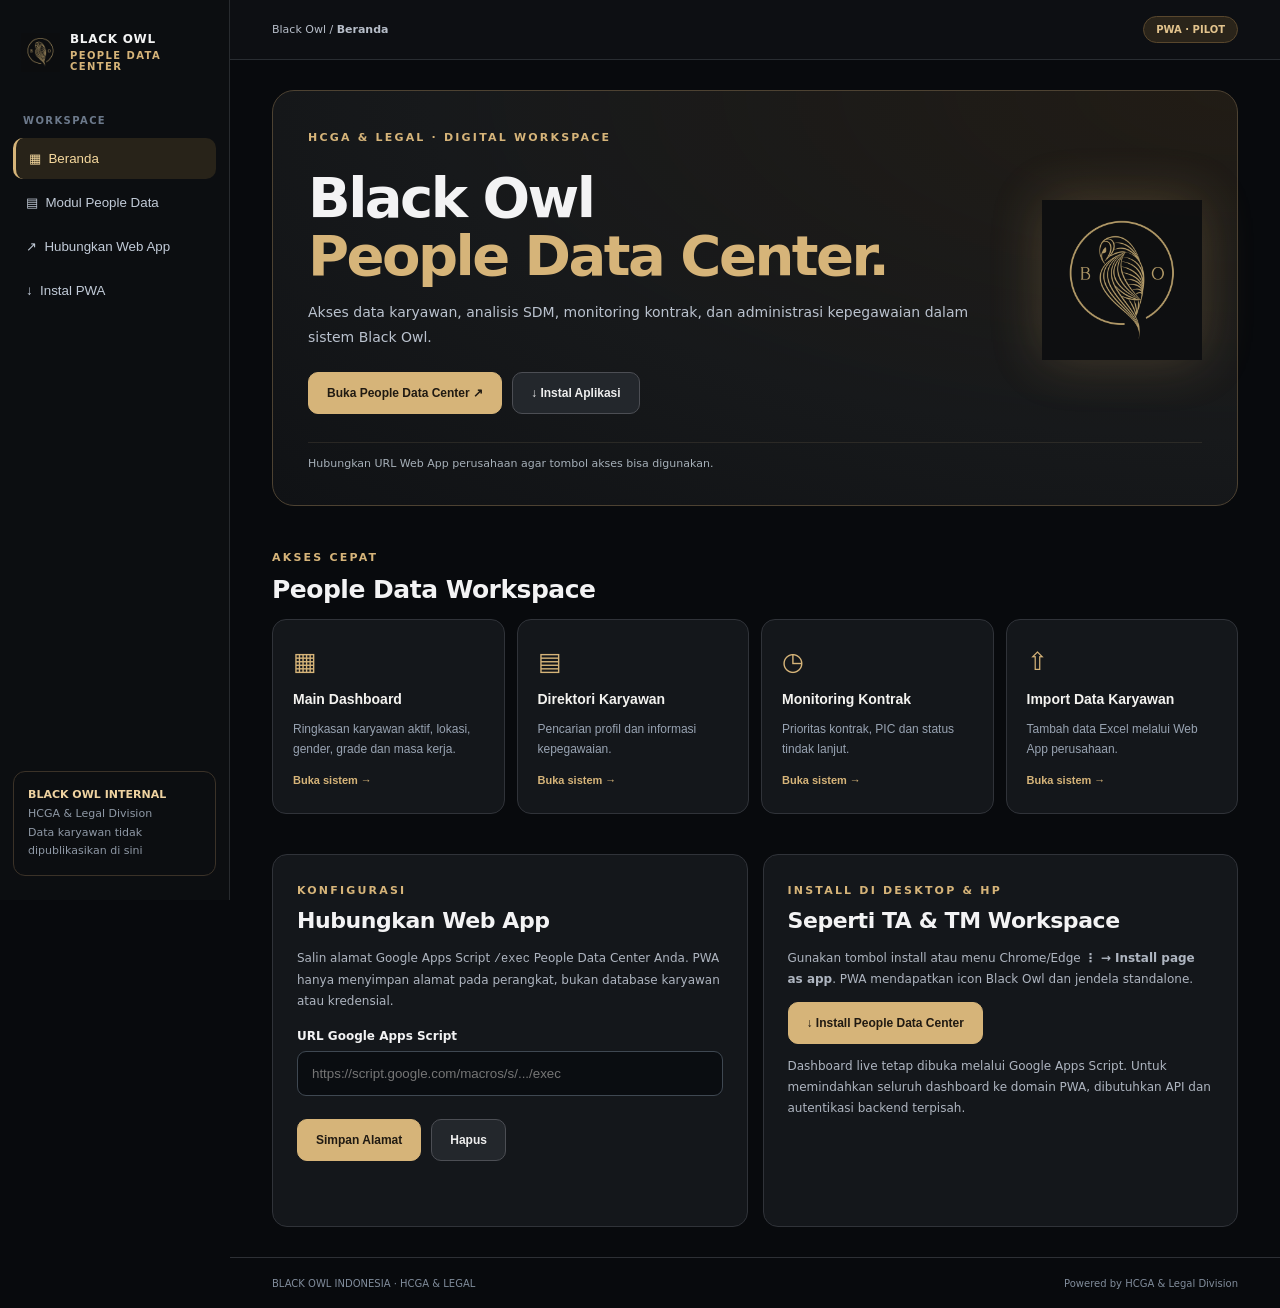
==== people-data-center/index.html @ f8624d81 "Add Black Owl People Data Center installable PWA: index.html" ====
<!doctype html>
<html lang="id"><head>
<meta charset="utf-8"><meta name="viewport" content="width=device-width,initial-scale=1,viewport-fit=cover">
<meta name="theme-color" content="#0c0d0f"><meta name="color-scheme" content="dark">
<meta name="description" content="Black Owl People Data Center — PWA internal HCGA & Legal">
<meta name="robots" content="noindex,nofollow,noarchive"><meta name="apple-mobile-web-app-capable" content="yes">
<meta name="apple-mobile-web-app-status-bar-style" content="black-translucent"><meta name="apple-mobile-web-app-title" content="People Data">
<link rel="manifest" href="./manifest.webmanifest"><link rel="icon" href="../icon-192.png"><link rel="apple-touch-icon" href="../icon-180.png">
<title>Black Owl People Data Center</title>
<style>
:root{font-family:Inter,"Segoe UI",system-ui,sans-serif;--bg:#080a0d;--panel:#14171b;--bd:#303339;--gold:#d6b479;--muted:#98a3b2;color:#f3f3f4;background:var(--bg)}
*{box-sizing:border-box}html{scroll-behavior:smooth}body{margin:0}.layout{display:flex;min-height:100vh}.side{width:230px;flex:none;padding:24px 13px;position:sticky;top:0;height:100vh;background:#0c0e11;border-right:1px solid #282b2f;display:flex;flex-direction:column}.brand{display:flex;gap:10px;align-items:center;padding:8px 8px 34px;font-size:12px;font-weight:900;letter-spacing:.06em}.brand img{width:39px;height:39px}.brand small{display:block;color:var(--gold);letter-spacing:.14em;margin-top:4px}.menu-label{color:#6c798b;letter-spacing:.14em;font-size:10px;font-weight:900;padding:9px 10px}.nav{display:block;width:100%;text-align:left;padding:13px;border:0;border-radius:10px;background:transparent;color:#c2cbd8;margin:3px 0;cursor:pointer}.nav:hover{background:#1e2228}.nav.current{background:#282319;border-left:3px solid var(--gold);color:#f6d99e}.side-foot{margin-top:auto;font-size:11px;color:#8f99a6;padding:14px;border:1px solid #3b3228;border-radius:12px;line-height:1.7}.side-foot b{color:#eed2a0}.content{flex:1;min-width:0}.bar{height:60px;border-bottom:1px solid #292d32;display:flex;justify-content:space-between;align-items:center;padding:0 4%;font-size:11px;color:#b7bec9;background:#0d0f13}.pill{border:1px solid #59472d;background:#2a241a;color:#e2c38d;border-radius:25px;padding:7px 12px;font-size:10px;font-weight:800}main{max-width:1250px;margin:auto;padding:30px 4%}.hero{border:1px solid #4d4232;border-radius:22px;padding:35px;min-height:350px;background:radial-gradient(ellipse at right top,#5a44274f,#17191b 59%,#101215 100%)}.eyebrow{color:var(--gold);font-size:11px;font-weight:900;letter-spacing:.2em}.hero-grid{display:grid;grid-template-columns:1fr 185px;align-items:center}.hero h1{font-size:clamp(33px,4.4vw,56px);margin:24px 0 16px;line-height:1.03;letter-spacing:-.045em}.hero h1 em{color:var(--gold);font-style:normal}.hero p{max-width:690px;line-height:1.75;color:#bac2ce;font-size:14px}.hero-icon{max-width:160px;width:100%;justify-self:end;opacity:.8;filter:drop-shadow(0 0 27px #c4a06155)}.buttons{display:flex;flex-wrap:wrap;gap:10px;margin-top:23px}.btn{padding:13px 18px;border-radius:10px;font-size:12px;font-weight:800;cursor:pointer;border:1px solid #4c4e54;background:#23272c;color:#eee}.btn.main{background:var(--gold);color:#201a12;border-color:var(--gold)}.btn:hover{filter:brightness(1.1)}.hint{margin-top:28px;padding:14px 0 0;border-top:1px solid #5f56454b;font-size:11px;color:#a6b0b9}.section{margin-top:40px}.section h2{margin:10px 0 15px;font-size:25px;letter-spacing:-.02em}.cards{display:grid;grid-template-columns:repeat(4,minmax(0,1fr));gap:12px}.card{min-height:195px;text-align:left;color:#f4f3f0;background:var(--panel);border:1px solid var(--bd);border-radius:14px;padding:20px;cursor:pointer}.card:hover{border-color:var(--gold)}.card i{color:var(--gold);font-size:25px;font-style:normal}.card h3{font-size:14px;margin:15px 0 8px}.card p{font-size:12px;color:var(--muted);line-height:1.7}.card .arrow{color:var(--gold);font-size:11px;font-weight:800}.cols{display:grid;grid-template-columns:1fr 1fr;gap:15px}.panel{border:1px solid var(--bd);background:var(--panel);border-radius:15px;padding:24px}.panel h2{font-size:22px}.panel p{line-height:1.75;font-size:12px;color:#aeb5c0}.panel label{display:block;font-weight:750;font-size:12px;margin:17px 0 8px}.panel input{padding:14px;color:white;background:#0a0d11;border:1px solid #3f4852;border-radius:9px;width:100%}.feedback{min-height:17px;color:#dfc08f!important}.footer{padding:20px 4%;border-top:1px solid #2d3035;display:flex;justify-content:space-between;gap:15px;font-size:10px;color:#808c9b}.toast{position:fixed;bottom:22px;right:22px;max-width:380px;padding:16px;background:#2a251d;border:1px solid #a08254;border-radius:12px;color:#f3dab3;z-index:10}.toast[hidden]{display:none}.btn:focus-visible,.nav:focus-visible,.card:focus-visible,input:focus-visible{outline:2px solid var(--gold);outline-offset:3px}
@media(max-width:930px){.cards{grid-template-columns:repeat(2,1fr)}.hero-grid{grid-template-columns:1fr 120px}.hero-icon{width:110px}}
@media(max-width:690px){.layout{display:block}.side{height:auto;position:static;width:auto;padding:13px 15px;border-right:0;border-bottom:1px solid #282b2f}.brand{padding:5px 0 12px}.side-foot,.menu-label{display:none}.side nav{display:flex;overflow:auto;gap:7px}.nav{white-space:nowrap;width:auto;margin:0;font-size:11px}.bar{height:48px}.hero{padding:25px}.hero-grid{display:block}.hero-icon{display:none}.hero h1{font-size:36px}.cards{grid-template-columns:1fr}.card{min-height:0}.cols{grid-template-columns:1fr}.footer{display:block;line-height:2}}
</style></head><body>
<div class="layout"><aside class="side"><div class="brand"><img src="../icon-192.png" alt="Black Owl"><div>BLACK OWL<small>PEOPLE DATA CENTER</small></div></div><div class="menu-label">WORKSPACE</div><nav aria-label="Navigasi"><button class="nav current" data-target="home">▦ &nbsp;Beranda</button><button class="nav" data-target="modules">▤ &nbsp;Modul People Data</button><button class="nav" data-target="connect">↗ &nbsp;Hubungkan Web App</button><button class="nav" data-target="install">↓ &nbsp;Instal PWA</button></nav><div class="side-foot"><b>BLACK OWL INTERNAL</b><br>HCGA & Legal Division<br>Data karyawan tidak dipublikasikan di sini</div></aside>
<div class="content"><header class="bar"><span>Black Owl / <b id="breadcrumb">Beranda</b></span><span class="pill">PWA · PILOT</span></header><main>
<section class="hero" id="home"><span class="eyebrow">HCGA & LEGAL · DIGITAL WORKSPACE</span><div class="hero-grid"><div><h1>Black Owl<br><em>People Data Center.</em></h1><p>Akses data karyawan, analisis SDM, monitoring kontrak, dan administrasi kepegawaian dalam sistem Black Owl.</p><div class="buttons"><button class="btn main" id="openApp">Buka People Data Center ↗</button><button class="btn" id="installApp">↓ Instal Aplikasi</button></div></div><img class="hero-icon" src="../icon-512.png" alt="" aria-hidden="true"></div><div class="hint" id="connectInfo">Masukkan URL Web App internal untuk menghubungkan aplikasi ini.</div></section>
<section class="section" id="modules"><span class="eyebrow">AKSES CEPAT</span><h2>People Data Workspace</h2><div class="cards"><button class="card" data-open="1"><i>▦</i><h3>Main Dashboard</h3><p>Ringkasan karyawan aktif, lokasi, gender, grade dan masa kerja.</p><span class="arrow">Buka sistem →</span></button><button class="card" data-open="1"><i>▤</i><h3>Direktori Karyawan</h3><p>Pencarian profil dan informasi kepegawaian.</p><span class="arrow">Buka sistem →</span></button><button class="card" data-open="1"><i>◷</i><h3>Monitoring Kontrak</h3><p>Prioritas kontrak, PIC dan status tindak lanjut.</p><span class="arrow">Buka sistem →</span></button><button class="card" data-open="1"><i>⇧</i><h3>Import Data Karyawan</h3><p>Tambah data Excel melalui Web App perusahaan.</p><span class="arrow">Buka sistem →</span></button></div></section>
<section class="section cols"><div class="panel" id="connect"><span class="eyebrow">KONFIGURASI</span><h2>Hubungkan Web App</h2><p>Salin alamat Google Apps Script <code>/exec</code> People Data Center Anda. PWA hanya menyimpan alamat pada perangkat, bukan database karyawan atau kredensial.</p><label for="url">URL Google Apps Script</label><input id="url" type="url" placeholder="https://script.google.com/macros/s/.../exec" autocomplete="off" spellcheck="false"><div class="buttons"><button class="btn main" id="saveUrl">Simpan Alamat</button><button class="btn" id="removeUrl">Hapus</button></div><p class="feedback" id="feedback" aria-live="polite"></p></div>
<div class="panel" id="install"><span class="eyebrow">INSTALL DI DESKTOP & HP</span><h2>Seperti TA & TM Workspace</h2><p>Gunakan tombol install atau menu Chrome/Edge <b>⋮ → Install page as app</b>. PWA mendapatkan icon Black Owl dan jendela standalone.</p><button class="btn main" id="installPanel">↓ Install People Data Center</button><p>Dashboard live tetap dibuka melalui Google Apps Script. Untuk memindahkan seluruh dashboard ke domain PWA, dibutuhkan API dan autentikasi backend terpisah.</p></div></section></main>
<footer class="footer"><span>BLACK OWL INDONESIA · HCGA & LEGAL</span><span>Powered by HCGA & Legal Division</span></footer></div></div><div id="toast" class="toast" role="status" aria-live="polite" hidden></div>
<script>
(function(){
"use strict";
const KEY="blackowl.pdc.webapp.url.v1",el=id=>document.getElementById(id);
const tell=message=>{const n=el("toast");n.textContent=message;n.hidden=false;setTimeout(()=>n.hidden=true,4000)};
const valid=s=>{try{const u=new URL(s);return u.protocol==="https:"&&u.hostname==="script.google.com"&&u.pathname.startsWith("/macros/s/")&&u.pathname.endsWith("/exec")?u.href:null}catch{return null}};
const current=()=>{try{return localStorage.getItem(KEY)||""}catch{return ""}};
const refresh=()=>{const v=current();el("url").value=v;el("connectInfo").textContent=v?"Alamat sistem internal sudah tersimpan di perangkat ini.":"Hubungkan URL Web App perusahaan agar tombol akses bisa digunakan."};
const openApp=()=>{const u=valid(current());if(!u){document.querySelector("#connect").scrollIntoView({behavior:"smooth"});tell("Simpan alamat Google Apps Script /exec dahulu.");return}window.open(u,"_blank","noopener,noreferrer")};
document.querySelectorAll("[data-open]").forEach(x=>x.addEventListener("click",openApp));el("openApp").addEventListener("click",openApp);
el("saveUrl").addEventListener("click",()=>{const u=valid(el("url").value.trim());if(!u){el("feedback").textContent="URL tidak sesuai. Gunakan alamat Web App /exec.";return}try{localStorage.setItem(KEY,u);el("feedback").textContent="Alamat berhasil disimpan.";refresh();tell("People Data Center sudah terhubung.")}catch{el("feedback").textContent="Browser tidak mengizinkan penyimpanan lokal."}});
el("removeUrl").addEventListener("click",()=>{try{localStorage.removeItem(KEY)}catch{}refresh();el("feedback").textContent="Alamat telah dihapus."});
document.querySelectorAll("[data-target]").forEach(x=>x.addEventListener("click",()=>{document.getElementById(x.dataset.target).scrollIntoView({behavior:"smooth"});document.querySelectorAll("[data-target]").forEach(y=>y.classList.remove("current"));x.classList.add("current");el("breadcrumb").textContent=x.textContent.trim()}));
let promptEvent=null;
window.addEventListener("beforeinstallprompt",e=>{e.preventDefault();promptEvent=e});
const install=async()=>{if(promptEvent){promptEvent.prompt();await promptEvent.userChoice;promptEvent=null}else tell("Chrome/Edge: ⋮ → Install page as app. Android: Add to Home Screen.")};
el("installApp").addEventListener("click",install);el("installPanel").addEventListener("click",install);
if("serviceWorker" in navigator){window.addEventListener("load",()=>navigator.serviceWorker.register("./service-worker.js",{scope:"./"}).catch(()=>{}))}
refresh();
})();
</script></body></html>
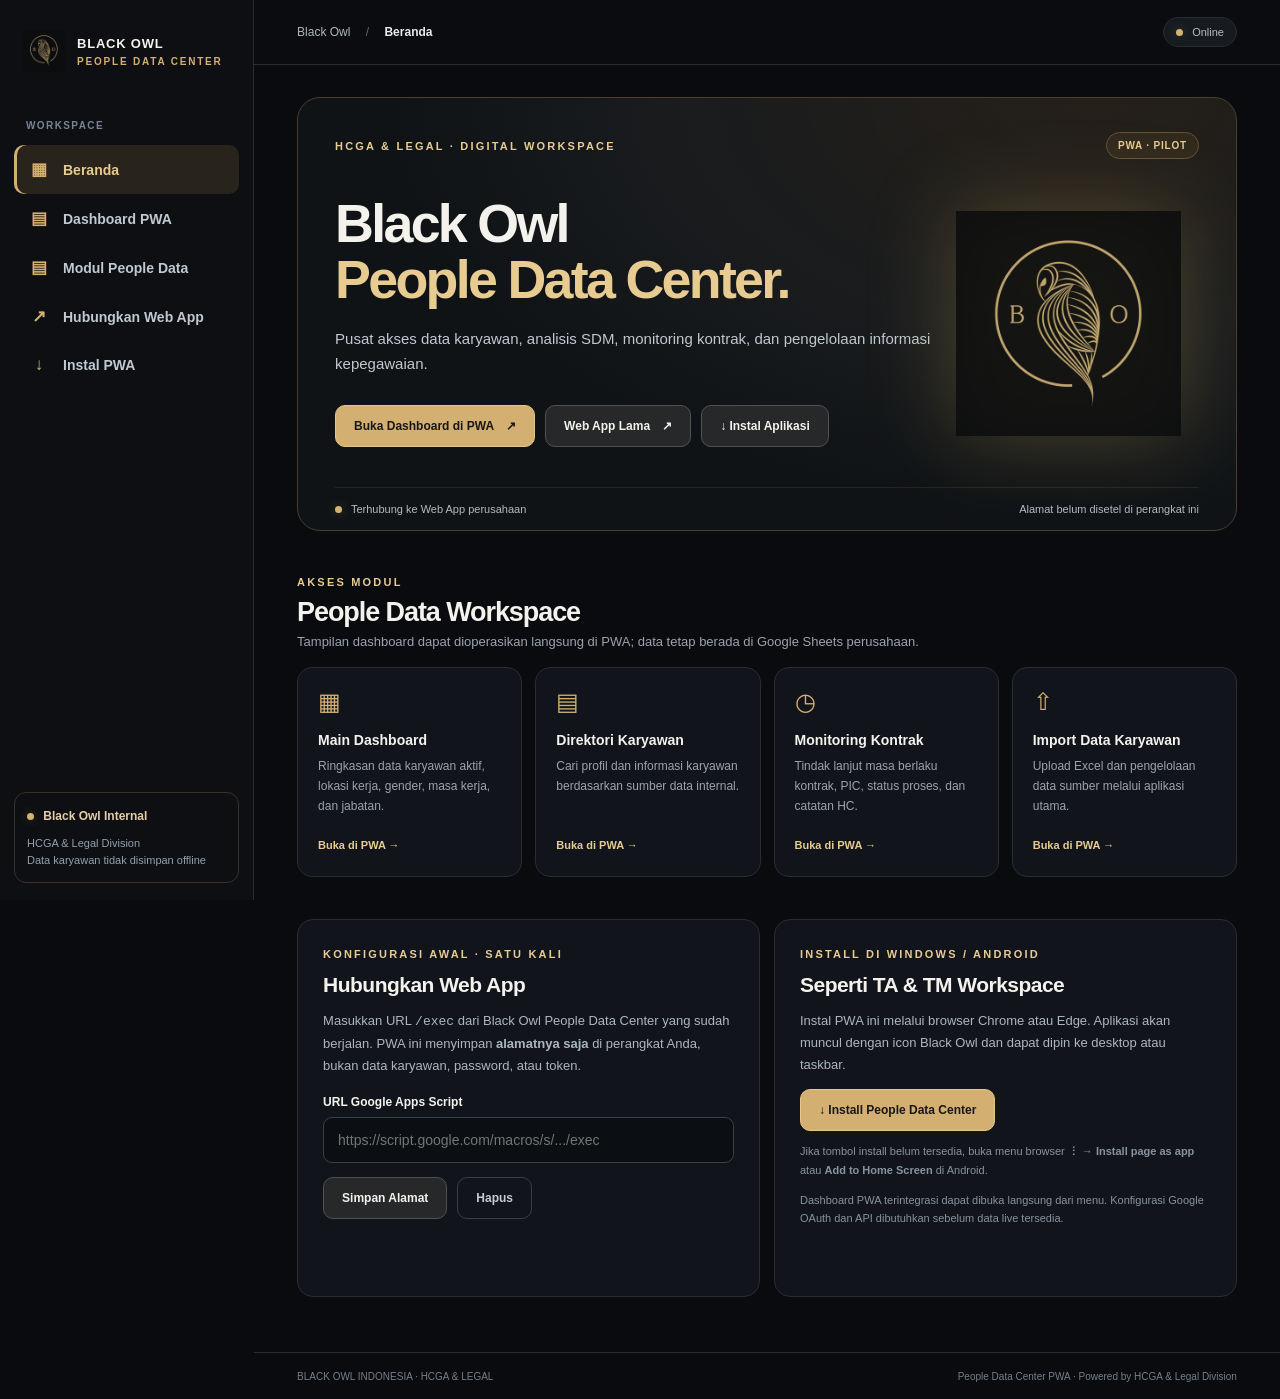
==== commit 7722668e: "Add full People Data Center PWA dashboard client with secure API bridge placeholders" ====
--- a/people-data-center/index.html
+++ b/people-data-center/index.html
@@ -1,43 +1,69 @@
 <!doctype html>
-<html lang="id"><head>
-<meta charset="utf-8"><meta name="viewport" content="width=device-width,initial-scale=1,viewport-fit=cover">
-<meta name="theme-color" content="#0c0d0f"><meta name="color-scheme" content="dark">
-<meta name="description" content="Black Owl People Data Center — PWA internal HCGA & Legal">
-<meta name="robots" content="noindex,nofollow,noarchive"><meta name="apple-mobile-web-app-capable" content="yes">
-<meta name="apple-mobile-web-app-status-bar-style" content="black-translucent"><meta name="apple-mobile-web-app-title" content="People Data">
-<link rel="manifest" href="./manifest.webmanifest"><link rel="icon" href="../icon-192.png"><link rel="apple-touch-icon" href="../icon-180.png">
+<html lang="id">
+<head>
+<meta charset="utf-8">
+<meta name="viewport" content="width=device-width, initial-scale=1, viewport-fit=cover">
+<meta name="theme-color" content="#0b0d10">
+<meta name="description" content="PWA akses internal Black Owl People Data Center untuk HCGA & Legal.">
+<meta name="robots" content="noindex,nofollow,noarchive">
+<meta name="color-scheme" content="dark">
+<meta name="apple-mobile-web-app-capable" content="yes">
+<meta name="apple-mobile-web-app-status-bar-style" content="black-translucent">
+<meta name="apple-mobile-web-app-title" content="People Data">
+<link rel="icon" type="image/png" href="../icon-192.png">
+<link rel="apple-touch-icon" href="../icon-180.png">
+<link rel="manifest" href="./manifest.webmanifest">
+<link rel="stylesheet" href="./styles.css">
+<script src="./app.js" defer></script>
 <title>Black Owl People Data Center</title>
-<style>
-:root{font-family:Inter,"Segoe UI",system-ui,sans-serif;--bg:#080a0d;--panel:#14171b;--bd:#303339;--gold:#d6b479;--muted:#98a3b2;color:#f3f3f4;background:var(--bg)}
-*{box-sizing:border-box}html{scroll-behavior:smooth}body{margin:0}.layout{display:flex;min-height:100vh}.side{width:230px;flex:none;padding:24px 13px;position:sticky;top:0;height:100vh;background:#0c0e11;border-right:1px solid #282b2f;display:flex;flex-direction:column}.brand{display:flex;gap:10px;align-items:center;padding:8px 8px 34px;font-size:12px;font-weight:900;letter-spacing:.06em}.brand img{width:39px;height:39px}.brand small{display:block;color:var(--gold);letter-spacing:.14em;margin-top:4px}.menu-label{color:#6c798b;letter-spacing:.14em;font-size:10px;font-weight:900;padding:9px 10px}.nav{display:block;width:100%;text-align:left;padding:13px;border:0;border-radius:10px;background:transparent;color:#c2cbd8;margin:3px 0;cursor:pointer}.nav:hover{background:#1e2228}.nav.current{background:#282319;border-left:3px solid var(--gold);color:#f6d99e}.side-foot{margin-top:auto;font-size:11px;color:#8f99a6;padding:14px;border:1px solid #3b3228;border-radius:12px;line-height:1.7}.side-foot b{color:#eed2a0}.content{flex:1;min-width:0}.bar{height:60px;border-bottom:1px solid #292d32;display:flex;justify-content:space-between;align-items:center;padding:0 4%;font-size:11px;color:#b7bec9;background:#0d0f13}.pill{border:1px solid #59472d;background:#2a241a;color:#e2c38d;border-radius:25px;padding:7px 12px;font-size:10px;font-weight:800}main{max-width:1250px;margin:auto;padding:30px 4%}.hero{border:1px solid #4d4232;border-radius:22px;padding:35px;min-height:350px;background:radial-gradient(ellipse at right top,#5a44274f,#17191b 59%,#101215 100%)}.eyebrow{color:var(--gold);font-size:11px;font-weight:900;letter-spacing:.2em}.hero-grid{display:grid;grid-template-columns:1fr 185px;align-items:center}.hero h1{font-size:clamp(33px,4.4vw,56px);margin:24px 0 16px;line-height:1.03;letter-spacing:-.045em}.hero h1 em{color:var(--gold);font-style:normal}.hero p{max-width:690px;line-height:1.75;color:#bac2ce;font-size:14px}.hero-icon{max-width:160px;width:100%;justify-self:end;opacity:.8;filter:drop-shadow(0 0 27px #c4a06155)}.buttons{display:flex;flex-wrap:wrap;gap:10px;margin-top:23px}.btn{padding:13px 18px;border-radius:10px;font-size:12px;font-weight:800;cursor:pointer;border:1px solid #4c4e54;background:#23272c;color:#eee}.btn.main{background:var(--gold);color:#201a12;border-color:var(--gold)}.btn:hover{filter:brightness(1.1)}.hint{margin-top:28px;padding:14px 0 0;border-top:1px solid #5f56454b;font-size:11px;color:#a6b0b9}.section{margin-top:40px}.section h2{margin:10px 0 15px;font-size:25px;letter-spacing:-.02em}.cards{display:grid;grid-template-columns:repeat(4,minmax(0,1fr));gap:12px}.card{min-height:195px;text-align:left;color:#f4f3f0;background:var(--panel);border:1px solid var(--bd);border-radius:14px;padding:20px;cursor:pointer}.card:hover{border-color:var(--gold)}.card i{color:var(--gold);font-size:25px;font-style:normal}.card h3{font-size:14px;margin:15px 0 8px}.card p{font-size:12px;color:var(--muted);line-height:1.7}.card .arrow{color:var(--gold);font-size:11px;font-weight:800}.cols{display:grid;grid-template-columns:1fr 1fr;gap:15px}.panel{border:1px solid var(--bd);background:var(--panel);border-radius:15px;padding:24px}.panel h2{font-size:22px}.panel p{line-height:1.75;font-size:12px;color:#aeb5c0}.panel label{display:block;font-weight:750;font-size:12px;margin:17px 0 8px}.panel input{padding:14px;color:white;background:#0a0d11;border:1px solid #3f4852;border-radius:9px;width:100%}.feedback{min-height:17px;color:#dfc08f!important}.footer{padding:20px 4%;border-top:1px solid #2d3035;display:flex;justify-content:space-between;gap:15px;font-size:10px;color:#808c9b}.toast{position:fixed;bottom:22px;right:22px;max-width:380px;padding:16px;background:#2a251d;border:1px solid #a08254;border-radius:12px;color:#f3dab3;z-index:10}.toast[hidden]{display:none}.btn:focus-visible,.nav:focus-visible,.card:focus-visible,input:focus-visible{outline:2px solid var(--gold);outline-offset:3px}
-@media(max-width:930px){.cards{grid-template-columns:repeat(2,1fr)}.hero-grid{grid-template-columns:1fr 120px}.hero-icon{width:110px}}
-@media(max-width:690px){.layout{display:block}.side{height:auto;position:static;width:auto;padding:13px 15px;border-right:0;border-bottom:1px solid #282b2f}.brand{padding:5px 0 12px}.side-foot,.menu-label{display:none}.side nav{display:flex;overflow:auto;gap:7px}.nav{white-space:nowrap;width:auto;margin:0;font-size:11px}.bar{height:48px}.hero{padding:25px}.hero-grid{display:block}.hero-icon{display:none}.hero h1{font-size:36px}.cards{grid-template-columns:1fr}.card{min-height:0}.cols{grid-template-columns:1fr}.footer{display:block;line-height:2}}
-</style></head><body>
-<div class="layout"><aside class="side"><div class="brand"><img src="../icon-192.png" alt="Black Owl"><div>BLACK OWL<small>PEOPLE DATA CENTER</small></div></div><div class="menu-label">WORKSPACE</div><nav aria-label="Navigasi"><button class="nav current" data-target="home">▦ &nbsp;Beranda</button><button class="nav" data-target="modules">▤ &nbsp;Modul People Data</button><button class="nav" data-target="connect">↗ &nbsp;Hubungkan Web App</button><button class="nav" data-target="install">↓ &nbsp;Instal PWA</button></nav><div class="side-foot"><b>BLACK OWL INTERNAL</b><br>HCGA & Legal Division<br>Data karyawan tidak dipublikasikan di sini</div></aside>
-<div class="content"><header class="bar"><span>Black Owl / <b id="breadcrumb">Beranda</b></span><span class="pill">PWA · PILOT</span></header><main>
-<section class="hero" id="home"><span class="eyebrow">HCGA & LEGAL · DIGITAL WORKSPACE</span><div class="hero-grid"><div><h1>Black Owl<br><em>People Data Center.</em></h1><p>Akses data karyawan, analisis SDM, monitoring kontrak, dan administrasi kepegawaian dalam sistem Black Owl.</p><div class="buttons"><button class="btn main" id="openApp">Buka People Data Center ↗</button><button class="btn" id="installApp">↓ Instal Aplikasi</button></div></div><img class="hero-icon" src="../icon-512.png" alt="" aria-hidden="true"></div><div class="hint" id="connectInfo">Masukkan URL Web App internal untuk menghubungkan aplikasi ini.</div></section>
-<section class="section" id="modules"><span class="eyebrow">AKSES CEPAT</span><h2>People Data Workspace</h2><div class="cards"><button class="card" data-open="1"><i>▦</i><h3>Main Dashboard</h3><p>Ringkasan karyawan aktif, lokasi, gender, grade dan masa kerja.</p><span class="arrow">Buka sistem →</span></button><button class="card" data-open="1"><i>▤</i><h3>Direktori Karyawan</h3><p>Pencarian profil dan informasi kepegawaian.</p><span class="arrow">Buka sistem →</span></button><button class="card" data-open="1"><i>◷</i><h3>Monitoring Kontrak</h3><p>Prioritas kontrak, PIC dan status tindak lanjut.</p><span class="arrow">Buka sistem →</span></button><button class="card" data-open="1"><i>⇧</i><h3>Import Data Karyawan</h3><p>Tambah data Excel melalui Web App perusahaan.</p><span class="arrow">Buka sistem →</span></button></div></section>
-<section class="section cols"><div class="panel" id="connect"><span class="eyebrow">KONFIGURASI</span><h2>Hubungkan Web App</h2><p>Salin alamat Google Apps Script <code>/exec</code> People Data Center Anda. PWA hanya menyimpan alamat pada perangkat, bukan database karyawan atau kredensial.</p><label for="url">URL Google Apps Script</label><input id="url" type="url" placeholder="https://script.google.com/macros/s/.../exec" autocomplete="off" spellcheck="false"><div class="buttons"><button class="btn main" id="saveUrl">Simpan Alamat</button><button class="btn" id="removeUrl">Hapus</button></div><p class="feedback" id="feedback" aria-live="polite"></p></div>
-<div class="panel" id="install"><span class="eyebrow">INSTALL DI DESKTOP & HP</span><h2>Seperti TA & TM Workspace</h2><p>Gunakan tombol install atau menu Chrome/Edge <b>⋮ → Install page as app</b>. PWA mendapatkan icon Black Owl dan jendela standalone.</p><button class="btn main" id="installPanel">↓ Install People Data Center</button><p>Dashboard live tetap dibuka melalui Google Apps Script. Untuk memindahkan seluruh dashboard ke domain PWA, dibutuhkan API dan autentikasi backend terpisah.</p></div></section></main>
-<footer class="footer"><span>BLACK OWL INDONESIA · HCGA & LEGAL</span><span>Powered by HCGA & Legal Division</span></footer></div></div><div id="toast" class="toast" role="status" aria-live="polite" hidden></div>
-<script>
-(function(){
-"use strict";
-const KEY="blackowl.pdc.webapp.url.v1",el=id=>document.getElementById(id);
-const tell=message=>{const n=el("toast");n.textContent=message;n.hidden=false;setTimeout(()=>n.hidden=true,4000)};
-const valid=s=>{try{const u=new URL(s);return u.protocol==="https:"&&u.hostname==="script.google.com"&&u.pathname.startsWith("/macros/s/")&&u.pathname.endsWith("/exec")?u.href:null}catch{return null}};
-const current=()=>{try{return localStorage.getItem(KEY)||""}catch{return ""}};
-const refresh=()=>{const v=current();el("url").value=v;el("connectInfo").textContent=v?"Alamat sistem internal sudah tersimpan di perangkat ini.":"Hubungkan URL Web App perusahaan agar tombol akses bisa digunakan."};
-const openApp=()=>{const u=valid(current());if(!u){document.querySelector("#connect").scrollIntoView({behavior:"smooth"});tell("Simpan alamat Google Apps Script /exec dahulu.");return}window.open(u,"_blank","noopener,noreferrer")};
-document.querySelectorAll("[data-open]").forEach(x=>x.addEventListener("click",openApp));el("openApp").addEventListener("click",openApp);
-el("saveUrl").addEventListener("click",()=>{const u=valid(el("url").value.trim());if(!u){el("feedback").textContent="URL tidak sesuai. Gunakan alamat Web App /exec.";return}try{localStorage.setItem(KEY,u);el("feedback").textContent="Alamat berhasil disimpan.";refresh();tell("People Data Center sudah terhubung.")}catch{el("feedback").textContent="Browser tidak mengizinkan penyimpanan lokal."}});
-el("removeUrl").addEventListener("click",()=>{try{localStorage.removeItem(KEY)}catch{}refresh();el("feedback").textContent="Alamat telah dihapus."});
-document.querySelectorAll("[data-target]").forEach(x=>x.addEventListener("click",()=>{document.getElementById(x.dataset.target).scrollIntoView({behavior:"smooth"});document.querySelectorAll("[data-target]").forEach(y=>y.classList.remove("current"));x.classList.add("current");el("breadcrumb").textContent=x.textContent.trim()}));
-let promptEvent=null;
-window.addEventListener("beforeinstallprompt",e=>{e.preventDefault();promptEvent=e});
-const install=async()=>{if(promptEvent){promptEvent.prompt();await promptEvent.userChoice;promptEvent=null}else tell("Chrome/Edge: ⋮ → Install page as app. Android: Add to Home Screen.")};
-el("installApp").addEventListener("click",install);el("installPanel").addEventListener("click",install);
-if("serviceWorker" in navigator){window.addEventListener("load",()=>navigator.serviceWorker.register("./service-worker.js",{scope:"./"}).catch(()=>{}))}
-refresh();
-})();
-</script></body></html>+</head>
+<body>
+<div class="layout">
+  <aside class="sidebar">
+    <div class="brand"><img src="../icon-192.png" alt="Logo Black Owl"><div><strong>BLACK OWL</strong><span>PEOPLE DATA CENTER</span></div></div>
+    <div class="sidebar-heading">WORKSPACE</div>
+    <nav aria-label="Menu aplikasi">
+      <button class="nav-link selected" type="button" data-go="home"><span class="nav-icon">▦</span> Beranda</button>
+      <a class="nav-link" href="./live/"><span class="nav-icon">▤</span> Dashboard PWA</a>
+      <button class="nav-link" type="button" data-go="modules"><span class="nav-icon">▤</span> Modul People Data</button>
+      <button class="nav-link" type="button" data-go="connect"><span class="nav-icon">↗</span> Hubungkan Web App</button>
+      <button class="nav-link" type="button" data-go="install"><span class="nav-icon">↓</span> Instal PWA</button>
+    </nav>
+    <div class="side-footer"><span class="live-dot"></span> Black Owl Internal<br><small>HCGA & Legal Division<br>Data karyawan tidak disimpan offline</small></div>
+  </aside>
+  <div class="main-shell">
+    <header class="topbar"><span class="breadcrumbs">Black Owl <span class="chevron">/</span> <b id="crumb">Beranda</b></span><span class="status"><span class="live-dot"></span> <span id="networkText">Memeriksa koneksi</span></span></header>
+    <main id="content">
+      <section class="hero" id="home">
+        <div class="hero-top"><span class="eyebrow">HCGA & LEGAL · DIGITAL WORKSPACE</span><span class="pill">PWA · PILOT</span></div>
+        <div class="hero-grid"><div><h1>Black Owl<br><em>People Data Center.</em></h1><p>Pusat akses data karyawan, analisis SDM, monitoring kontrak, dan pengelolaan informasi kepegawaian.</p>
+        <div class="actions"><a class="btn primary" href="./live/">Buka Dashboard di PWA <span>↗</span></a><button type="button" class="btn secondary" id="openMain">Web App Lama <span>↗</span></button><button type="button" class="btn secondary" id="installMain">↓ Instal Aplikasi</button></div></div>
+        <div class="hero-mark" aria-hidden="true"><img src="../icon-512.png" alt=""></div></div>
+        <div class="hero-bottom"><span><span class="live-dot"></span> Terhubung ke Web App perusahaan</span><span id="linkStatus">Alamat belum disetel di perangkat ini</span></div>
+      </section>
+      <section class="section" id="modules"><div class="section-head"><div><span class="eyebrow">AKSES MODUL</span><h2>People Data Workspace</h2><p>Tampilan dashboard dapat dioperasikan langsung di PWA; data tetap berada di Google Sheets perusahaan.</p></div></div>
+        <div class="module-grid">
+          <a class="module" href="./live/?view=overview"><span class="module-symbol">▦</span><h3>Main Dashboard</h3><p>Ringkasan data karyawan aktif, lokasi kerja, gender, masa kerja, dan jabatan.</p><span class="link-text">Buka di PWA →</span></a>
+          <a class="module" href="./live/?view=directory"><span class="module-symbol">▤</span><h3>Direktori Karyawan</h3><p>Cari profil dan informasi karyawan berdasarkan sumber data internal.</p><span class="link-text">Buka di PWA →</span></a>
+          <a class="module" href="./live/?view=contracts"><span class="module-symbol">◷</span><h3>Monitoring Kontrak</h3><p>Tindak lanjut masa berlaku kontrak, PIC, status proses, dan catatan HC.</p><span class="link-text">Buka di PWA →</span></a>
+          <a class="module" href="./live/?view=import"><span class="module-symbol">⇧</span><h3>Import Data Karyawan</h3><p>Upload Excel dan pengelolaan data sumber melalui aplikasi utama.</p><span class="link-text">Buka di PWA →</span></a>
+        </div>
+      </section>
+      <div class="section two-col">
+        <section class="panel" id="connect"><span class="eyebrow">KONFIGURASI AWAL · SATU KALI</span><h2>Hubungkan Web App</h2><p>Masukkan URL <code>/exec</code> dari Black Owl People Data Center yang sudah berjalan. PWA ini menyimpan <b>alamatnya saja</b> di perangkat Anda, bukan data karyawan, password, atau token.</p>
+          <label for="webappUrl">URL Google Apps Script</label><input id="webappUrl" type="url" inputmode="url" spellcheck="false" placeholder="https://script.google.com/macros/s/.../exec" autocomplete="off">
+          <div class="inline-actions"><button type="button" class="btn secondary" id="saveUrl">Simpan Alamat</button><button type="button" class="btn subtle" id="clearUrl">Hapus</button></div><p class="feedback" id="feedback" role="status" aria-live="polite"></p>
+        </section>
+        <section class="panel" id="install"><span class="eyebrow">INSTALL DI WINDOWS / ANDROID</span><h2>Seperti TA & TM Workspace</h2><p>Instal PWA ini melalui browser Chrome atau Edge. Aplikasi akan muncul dengan icon Black Owl dan dapat dipin ke desktop atau taskbar.</p>
+          <button type="button" class="btn primary" id="installPanel">↓ Install People Data Center</button>
+          <p class="note">Jika tombol install belum tersedia, buka menu browser <b>⋮ → Install page as app</b> atau <b>Add to Home Screen</b> di Android.</p>
+          <p class="note">Dashboard PWA terintegrasi dapat dibuka langsung dari menu. Konfigurasi Google OAuth dan API dibutuhkan sebelum data live tersedia.</p>
+        </section>
+      </div>
+    </main>
+    <footer class="footer"><span>BLACK OWL INDONESIA · HCGA & LEGAL</span><span>People Data Center PWA · Powered by HCGA & Legal Division</span></footer>
+  </div>
+</div>
+<div class="toast" id="toast" role="status" aria-live="polite" hidden></div>
+</body>
+</html>
--- a/people-data-center/styles.css
+++ b/people-data-center/styles.css
@@ -0,0 +1,4 @@
+:root{color-scheme:dark;--bg:#090b0e;--panel:#11151b;--panel2:#15191d;--border:#292d32;--gold:#d3af72;--gold2:#e8cb91;--text:#f4f2ec;--muted:#9ca3ae;--radius:16px;font-family:Inter,ui-sans-serif,-apple-system,BlinkMacSystemFont,"Segoe UI",sans-serif}*{box-sizing:border-box}html{scroll-behavior:smooth}body{margin:0;background:var(--bg);color:var(--text);min-height:100vh;font-size:14px}button,input{font:inherit}button{cursor:pointer}button:focus-visible,input:focus-visible{outline:2px solid var(--gold);outline-offset:3px}.layout{display:flex;min-height:100vh}.sidebar{position:sticky;top:0;height:100vh;width:254px;flex-shrink:0;border-right:1px solid var(--border);background:#0d0f12;display:flex;flex-direction:column;padding:25px 14px 17px}.brand{display:flex;align-items:center;gap:12px;padding:5px 9px 34px}.brand img{height:42px;width:42px;object-fit:contain}.brand strong{display:block;letter-spacing:.06em;font-size:13px}.brand span{display:block;color:var(--gold);font-size:10px;letter-spacing:.18em;margin-top:5px;font-weight:800}.sidebar-heading{font-weight:800;letter-spacing:.14em;color:#798495;font-size:10px;margin:14px 12px}.nav-link{border:0;border-radius:10px;background:none;text-align:left;color:#c1c8d0;width:100%;padding:14px 13px;display:flex;align-items:center;gap:12px;font-weight:600;transition:background .15s}.nav-link:hover{background:#202124}.nav-link.selected{color:var(--gold2);background:#28231b;box-shadow:inset 3px 0 0 var(--gold)}.nav-icon{font-size:17px;width:24px;color:var(--gold);text-align:center}.side-footer{margin-top:auto;border:1px solid #393026;border-radius:12px;padding:14px 12px;font-size:12px;font-weight:700;color:#e4cfaa;line-height:1.5}.side-footer small{display:block;color:#95a0af;font-size:11px;font-weight:400;margin-top:10px}.live-dot{display:inline-block;width:7px;height:7px;background:#d4b472;border-radius:50%;margin-right:6px;box-shadow:0 0 11px #b28a4f60}.main-shell{flex:1;min-width:0}.topbar{position:sticky;top:0;z-index:2;display:flex;align-items:center;justify-content:space-between;padding:0 4.2%;height:65px;border-bottom:1px solid var(--border);background:#0b0e11ea;backdrop-filter:blur(10px)}.breadcrumbs{font-size:12px;color:#aeb7be}.breadcrumbs b{color:#ebebef}.chevron{padding:0 12px;color:#626872}.status{border:1px solid var(--border);background:#161b20;color:#b6bdc7;padding:8px 12px;border-radius:20px;font-size:11px}main{max-width:1270px;padding:32px 4.2% 55px;margin:auto}.hero{border-radius:23px;border:1px solid #4d3e2e;overflow:hidden;position:relative;background:radial-gradient(ellipse 75% 95% at 85% 0%,#50402b66 0%,#1a1c1e 58%,#101316 100%);padding:34px 37px 0}.hero-top{display:flex;align-items:center;justify-content:space-between;gap:16px}.eyebrow{font-size:11px;font-weight:800;letter-spacing:.2em;color:var(--gold2)}.pill{padding:7px 11px;border-radius:99px;background:#31291d;color:var(--gold2);border:1px solid #675237;font-size:10px;font-weight:800;letter-spacing:.08em}.hero-grid{display:grid;grid-template-columns:1fr 260px;align-items:center;gap:8px;min-height:328px}.hero h1{font-size:clamp(34px,4.2vw,61px);letter-spacing:-.05em;line-height:1.04;margin:25px 0 18px;font-weight:800}.hero h1 em{font-style:normal;color:var(--gold2)}.hero p{color:#c1c8cf;line-height:1.7;font-size:15px;max-width:670px}.hero-mark{display:flex;justify-content:center;align-items:center;filter:drop-shadow(0 0 42px #cfad5555)}.hero-mark img{width:225px;max-width:100%;opacity:.85}.actions,.inline-actions{display:flex;gap:10px;flex-wrap:wrap;margin:28px 0}.btn{display:inline-flex;align-items:center;justify-content:center;gap:12px;border-radius:10px;border:1px solid #383e45;padding:13px 18px;font-weight:750;font-size:12px;transition:transform .15s,background .15s}.btn:hover{transform:translateY(-1px)}.btn.primary{background:var(--gold);color:#191713;border-color:#e6c58a}.btn.primary:hover{background:#e6c58a}.btn.secondary{background:#26282a;color:var(--text);border-color:#515151}.btn.subtle{background:transparent;color:#c7cbd2}.hero-bottom{border-top:1px solid #8c77482b;display:flex;justify-content:space-between;gap:10px;flex-wrap:wrap;padding:15px 0;color:#b5b9c1;font-size:11px}.section{margin-top:42px}.section-head{margin-bottom:18px}.section-head h2{font-size:27px;letter-spacing:-.04em;margin:8px 0 6px}.section-head p{color:var(--muted);font-size:13px;margin:0}.module-grid{display:grid;grid-template-columns:repeat(4,minmax(0,1fr));gap:13px}.module{text-align:left;background:var(--panel);border:1px solid var(--border);border-radius:15px;padding:20px;min-height:210px;color:var(--text);transition:border-color .15s,transform .15s}.module:hover{border-color:#967b4c;transform:translateY(-2px)}.module-symbol{font-size:24px;color:var(--gold);display:block;margin-bottom:16px}.module h3{font-size:14px;margin:0 0 9px}.module p{font-size:12px;line-height:1.65;min-height:62px;color:var(--muted);margin:0 0 17px}.link-text{font-size:11px;color:var(--gold2);font-weight:750}.two-col{display:grid;grid-template-columns:1fr 1fr;gap:14px}.panel{background:var(--panel);border:1px solid var(--border);border-radius:16px;padding:25px}.panel h2{margin:12px 0;font-size:21px;letter-spacing:-.025em}.panel p{font-size:13px;color:#acb6c0;line-height:1.7}.panel label{font-weight:700;font-size:12px;display:block;margin:18px 0 8px}.panel input{display:block;width:100%;padding:14px;background:#0b0e12;border:1px solid #3b4148;border-radius:9px;color:#fff}.panel .inline-actions{margin:14px 0 0}.panel .note{color:#88939e;font-size:11px}.feedback{min-height:26px}.footer{display:flex;justify-content:space-between;gap:18px;color:#74808c;font-size:10px;padding:18px 4.2%;border-top:1px solid var(--border)}.toast{position:fixed;right:20px;bottom:20px;z-index:10;max-width:350px;padding:16px 20px;border:1px solid #8f7043;background:#27241e;color:#f8e7c3;border-radius:12px;box-shadow:0 12px 50px #0008}.toast[hidden]{display:none}@media(max-width:1110px){.module-grid{grid-template-columns:repeat(2,minmax(0,1fr))}.hero-grid{grid-template-columns:1fr 170px}.hero-mark img{width:180px}}@media(max-width:780px){.layout{display:block}.sidebar{position:static;width:100%;height:auto;padding:13px 16px 6px;border-right:0;border-bottom:1px solid var(--border)}.brand{padding:4px 0 12px}.sidebar-heading,.side-footer{display:none}.sidebar nav{display:flex;overflow-x:auto;gap:6px;padding-bottom:8px}.nav-link{white-space:nowrap;padding:11px;width:auto;font-size:11px}.nav-icon{width:16px;font-size:14px}.topbar{height:51px;padding:0 18px}.status{font-size:10px;padding:6px}.breadcrumbs{font-size:11px}main{padding:18px 16px 35px}.hero{padding:24px 21px 0;border-radius:18px}.hero-grid{grid-template-columns:1fr 95px;min-height:280px}.hero h1{font-size:38px}.hero-mark img{width:100px}.hero p{font-size:13px}.module-grid{grid-template-columns:1fr 1fr}.two-col{grid-template-columns:1fr}.footer{padding:17px;display:block;line-height:1.9}}@media(max-width:510px){.hero-grid{display:block}.hero-mark{display:none}.hero h1{font-size:35px}.hero p{font-size:13px}.hero-bottom{font-size:10px}.module-grid{grid-template-columns:1fr}.module{min-height:0}.module p{min-height:0}.section{margin-top:30px}.actions{display:grid}.actions .btn{width:100%}.status{display:none}}
+
+/* Integrated workspace links */
+a.module{text-decoration:none;display:block}a.nav-link{text-decoration:none;display:flex;align-items:center}a.btn{text-decoration:none}
